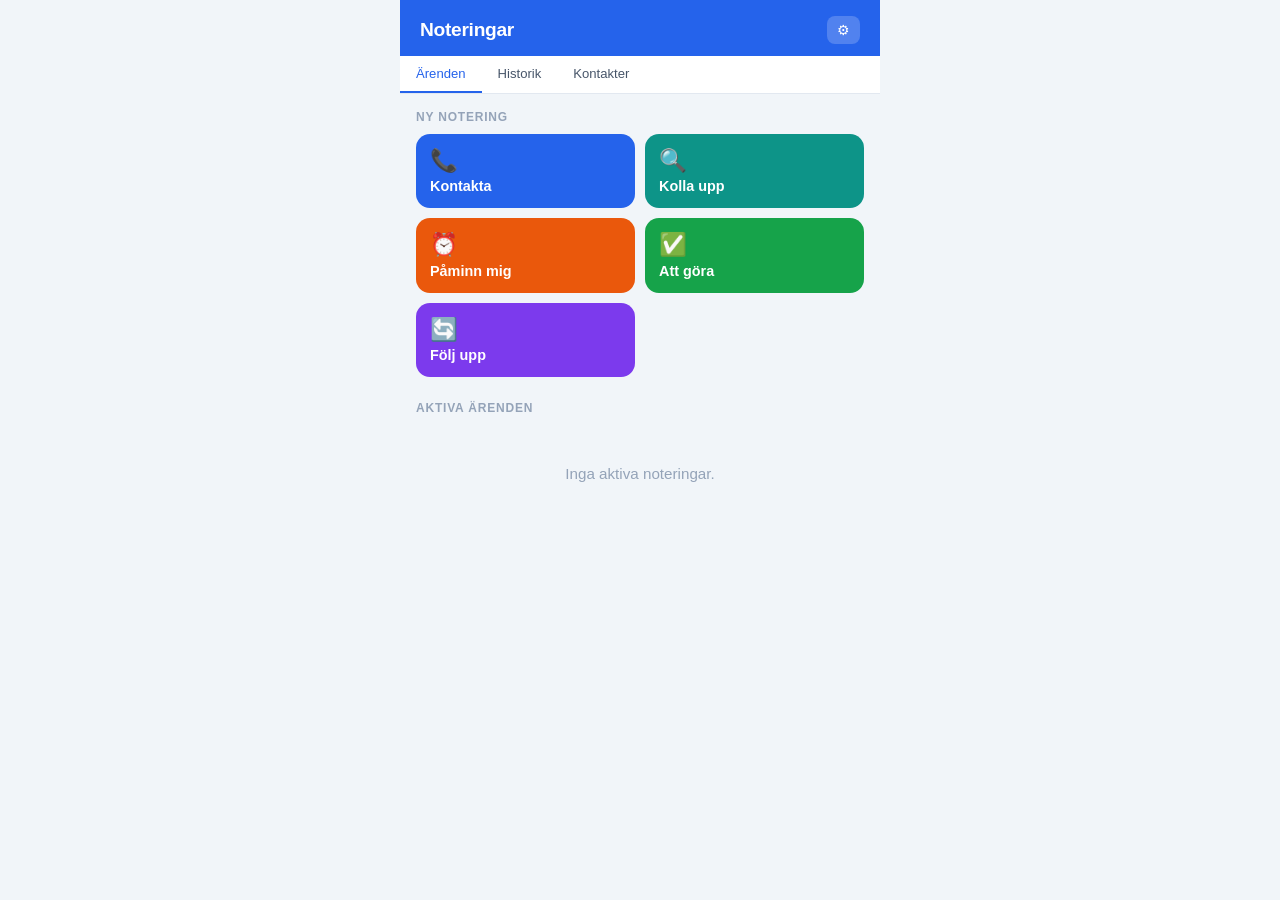
==== index.html @ 11e4c682 "Tre UX-förbättringar: snabbval, säker stängning, ny kortdesign 1. Startsidan visar kategoriknapparna" ====
<!DOCTYPE html>
<html lang="sv">
<head>
  <meta charset="UTF-8">
  <meta name="viewport" content="width=device-width, initial-scale=1, viewport-fit=cover">
  <meta name="theme-color" content="#2563eb">
  <meta name="apple-mobile-web-app-capable" content="yes">
  <meta name="apple-mobile-web-app-status-bar-style" content="default">
  <meta name="apple-mobile-web-app-title" content="Noteringar">
  <link rel="manifest" href="manifest.json">
  <link rel="stylesheet" href="style.css">
  <title>Noteringar</title>
</head>
<body>

<header>
  <h1>Noteringar</h1>
  <button id="settings-btn" aria-label="Inställningar">⚙</button>
</header>

<nav>
  <button data-tab="active" class="active">Ärenden</button>
  <button data-tab="history">Historik</button>
  <button data-tab="contacts">Kontakter</button>
</nav>

<!-- Notes view -->
<main id="notes-view">

  <!-- Snabbval: kategorirutnät -->
  <div class="section-label">Ny notering</div>
  <div class="quick-cats">
    <button class="quick-cat-btn qc-kontakta" data-quick-cat="kontakta">
      <span class="qc-icon">📞</span>
      <span class="qc-label">Kontakta</span>
    </button>
    <button class="quick-cat-btn qc-kollup" data-quick-cat="kollup">
      <span class="qc-icon">🔍</span>
      <span class="qc-label">Kolla upp</span>
    </button>
    <button class="quick-cat-btn qc-paminn" data-quick-cat="paminn">
      <span class="qc-icon">⏰</span>
      <span class="qc-label">Påminn mig</span>
    </button>
    <button class="quick-cat-btn qc-attgora" data-quick-cat="attgora">
      <span class="qc-icon">✅</span>
      <span class="qc-label">Att göra</span>
    </button>
    <button class="quick-cat-btn qc-foljupp" data-quick-cat="foljupp">
      <span class="qc-icon">🔄</span>
      <span class="qc-label">Följ upp</span>
    </button>
  </div>

  <!-- Aktiva ärenden -->
  <div class="section-label" id="notes-label">Aktiva ärenden</div>
  <div id="note-list" class="note-list"></div>

</main>

<!-- Contacts view -->
<main id="contacts-view" class="hidden">
  <div class="contacts-section">
    <h3>Kollegor</h3>
    <div id="colleague-list" class="contact-list"></div>
    <button id="add-colleague-btn" class="btn-add-contact">+ Lägg till kollega</button>
    <button id="import-colleagues-btn" class="btn-import-contact">↓ Importera från Sheets</button>
  </div>
  <div class="contacts-section">
    <h3>Elever</h3>
    <div id="student-list" class="contact-list"></div>
    <button id="add-student-btn" class="btn-add-contact">+ Lägg till elev</button>
    <button id="import-students-btn" class="btn-import-contact">↓ Importera från Sheets</button>
  </div>
</main>

<!-- New note modal -->
<div id="note-modal" class="modal-backdrop hidden">
  <div class="modal">
    <div class="modal-header">
      <h2>Ny notering</h2>
      <button class="modal-close" id="cancel-note-btn" aria-label="Stäng">✕</button>
    </div>
    <div class="modal-body">
      <label>Kategori</label>
      <div class="category-grid">
        <button class="cat-btn" data-cat="kontakta">Kontakta</button>
        <button class="cat-btn" data-cat="kollup">Kolla upp</button>
        <button class="cat-btn" data-cat="paminn">Påminn mig</button>
        <button class="cat-btn" data-cat="attgora">Att göra</button>
        <button class="cat-btn" data-cat="foljupp">Följ upp</button>
      </div>

      <div class="form-group" id="person-group" style="display:none">
        <label for="person-select">Person</label>
        <select id="person-select">
          <option value="">– Välj person (valfritt) –</option>
        </select>
      </div>

      <div class="form-group">
        <label for="note-text">Notering</label>
        <textarea id="note-text" placeholder="Skriv något kort…" rows="3"></textarea>
      </div>

      <div class="modal-actions">
        <button id="cancel-note-btn-2" class="btn-cancel">Avbryt</button>
        <button id="save-note-btn" class="btn-primary">Spara</button>
      </div>
    </div>
  </div>
</div>

<!-- Contact modal -->
<div id="contact-modal" class="modal-backdrop hidden">
  <div class="modal">
    <div class="modal-header">
      <h2 id="contact-modal-title">Lägg till kontakt</h2>
      <button class="modal-close" id="cancel-contact-btn" aria-label="Stäng">✕</button>
    </div>
    <div class="modal-body">
      <div class="form-group">
        <label for="contact-name">Namn</label>
        <input type="text" id="contact-name" placeholder="Förnamn Efternamn">
      </div>
      <div class="form-group">
        <label for="contact-email">E-post</label>
        <input type="text" id="contact-email" placeholder="namn@skola.se">
      </div>

      <div id="student-fields">
        <div class="form-group">
          <label for="contact-klass">Klass</label>
          <input type="text" id="contact-klass" placeholder="t.ex. 8B">
        </div>
        <div class="form-group">
          <label for="contact-guardian">Vårdnadshavare (namn)</label>
          <input type="text" id="contact-guardian" placeholder="Valfritt">
        </div>
      </div>

      <div class="modal-actions">
        <button id="cancel-contact-btn-2" class="btn-cancel">Avbryt</button>
        <button id="save-contact-btn" class="btn-primary">Spara</button>
      </div>
    </div>
  </div>
</div>

<!-- Settings modal -->
<div id="settings-modal" class="modal-backdrop hidden">
  <div class="modal">
    <div class="modal-header">
      <h2>Inställningar</h2>
      <button class="modal-close" id="cancel-settings-btn" aria-label="Stäng">✕</button>
    </div>
    <div class="modal-body">
      <p style="font-size:.85rem;color:#64748b;margin-bottom:16px">
        Klistra in länken till ditt Google Sheet (Arkiv → Dela → Kopiera länk).
        Sheetet måste vara delat som "vem som har länken kan visa".
      </p>
      <div class="form-group">
        <label for="settings-student-url">Sheet-länk: Elever</label>
        <input type="text" id="settings-student-url" placeholder="https://docs.google.com/spreadsheets/d/…">
      </div>
      <div class="form-group">
        <label for="settings-colleague-url">Sheet-länk: Kollegor</label>
        <input type="text" id="settings-colleague-url" placeholder="https://docs.google.com/spreadsheets/d/…">
      </div>
      <div class="modal-actions">
        <button id="cancel-settings-btn-2" class="btn-cancel">Avbryt</button>
        <button id="save-settings-btn" class="btn-primary">Spara</button>
      </div>
    </div>
  </div>
</div>

<script src="app.js"></script>
</body>
</html>
---- style.css ----
*, *::before, *::after { box-sizing: border-box; margin: 0; padding: 0; }

:root {
  --blue: #2563eb;
  --blue-dark: #1d4ed8;
  --green: #16a34a;
  --orange: #ea580c;
  --purple: #7c3aed;
  --teal: #0d9488;
  --gray-50: #f8fafc;
  --gray-100: #f1f5f9;
  --gray-200: #e2e8f0;
  --gray-400: #94a3b8;
  --gray-600: #475569;
  --gray-800: #1e293b;
  --radius: 12px;
  --shadow: 0 1px 3px rgba(0,0,0,.12), 0 1px 2px rgba(0,0,0,.08);
  --shadow-md: 0 4px 6px rgba(0,0,0,.07), 0 2px 4px rgba(0,0,0,.06);
}

body {
  font-family: -apple-system, BlinkMacSystemFont, 'Segoe UI', sans-serif;
  background: var(--gray-100);
  color: var(--gray-800);
  min-height: 100dvh;
  max-width: 480px;
  margin: 0 auto;
}

/* ── Header ── */
header {
  background: var(--blue);
  color: white;
  padding: 16px 20px 12px;
  display: flex;
  align-items: center;
  justify-content: space-between;
  position: sticky;
  top: 0;
  z-index: 10;
}
header h1 { font-size: 1.2rem; font-weight: 700; letter-spacing: -.3px; }
header button {
  background: rgba(255,255,255,.2);
  border: none;
  color: white;
  border-radius: 8px;
  padding: 6px 10px;
  font-size: .85rem;
  cursor: pointer;
}
header button:active { background: rgba(255,255,255,.3); }

/* ── Nav tabs ── */
nav {
  display: flex;
  background: white;
  border-bottom: 1px solid var(--gray-200);
  overflow-x: auto;
  scrollbar-width: none;
}
nav::-webkit-scrollbar { display: none; }
nav button {
  flex: none;
  padding: 10px 16px;
  border: none;
  background: none;
  font-size: .82rem;
  font-weight: 500;
  color: var(--gray-600);
  cursor: pointer;
  border-bottom: 2px solid transparent;
  white-space: nowrap;
  transition: color .15s, border-color .15s;
}
nav button.active { color: var(--blue); border-bottom-color: var(--blue); }

/* ── Main ── */
main { padding: 16px; }

/* ── Snabbval (kategorirutnät på startsidan) ── */
.quick-cats {
  display: grid;
  grid-template-columns: 1fr 1fr;
  gap: 10px;
  margin-bottom: 24px;
}
.quick-cat-btn {
  display: flex;
  flex-direction: column;
  align-items: flex-start;
  gap: 6px;
  padding: 16px 14px 14px;
  border: none;
  border-radius: 14px;
  cursor: pointer;
  text-align: left;
  transition: transform .1s, filter .15s;
  color: white;
  position: relative;
  overflow: hidden;
}
.quick-cat-btn:active { transform: scale(.96); filter: brightness(.92); }
.quick-cat-btn .qc-icon { font-size: 1.4rem; line-height: 1; }
.quick-cat-btn .qc-label { font-size: .9rem; font-weight: 700; }
.quick-cat-btn.qc-kontakta { background: var(--blue); }
.quick-cat-btn.qc-kollup   { background: var(--teal); }
.quick-cat-btn.qc-paminn   { background: var(--orange); }
.quick-cat-btn.qc-attgora  { background: var(--green); }
.quick-cat-btn.qc-foljupp  { background: var(--purple); }

/* section label */
.section-label {
  font-size: .75rem;
  font-weight: 700;
  text-transform: uppercase;
  letter-spacing: .8px;
  color: var(--gray-400);
  margin-bottom: 10px;
}

/* ── Note cards (redesign) ── */
.note-list { display: flex; flex-direction: column; gap: 10px; }

.note-card {
  background: white;
  border-radius: var(--radius);
  box-shadow: var(--shadow);
  overflow: hidden;
  display: flex;
  transition: opacity .2s;
}
.note-card.done { opacity: .45; }
.note-card.done .note-text { text-decoration: line-through; }

/* Colored left stripe */
.note-stripe {
  width: 5px;
  flex-shrink: 0;
}
.note-card[data-cat="kontakta"] .note-stripe { background: var(--blue); }
.note-card[data-cat="kollup"]   .note-stripe { background: var(--teal); }
.note-card[data-cat="paminn"]   .note-stripe { background: var(--orange); }
.note-card[data-cat="attgora"]  .note-stripe { background: var(--green); }
.note-card[data-cat="foljupp"]  .note-stripe { background: var(--purple); }

.note-inner { flex: 1; padding: 14px 14px 12px; min-width: 0; }

.note-meta {
  display: flex;
  align-items: center;
  gap: 6px;
  margin-bottom: 6px;
  flex-wrap: wrap;
}
.cat-badge {
  font-size: .68rem;
  font-weight: 700;
  padding: 2px 8px;
  border-radius: 20px;
  color: white;
  text-transform: uppercase;
  letter-spacing: .5px;
}
.note-person {
  font-size: .82rem;
  color: var(--gray-600);
  font-weight: 600;
}
.note-date { font-size: .75rem; color: var(--gray-400); margin-left: auto; }
.note-text {
  font-size: 1rem;
  line-height: 1.45;
  color: var(--gray-800);
  margin-bottom: 12px;
}

.note-actions { display: flex; gap: 8px; align-items: center; flex-wrap: wrap; }

.btn-email {
  font-size: .8rem;
  padding: 6px 12px;
  border-radius: 8px;
  border: 1.5px solid var(--blue);
  color: var(--blue);
  background: none;
  cursor: pointer;
  text-decoration: none;
  display: inline-flex;
  align-items: center;
  gap: 4px;
  font-weight: 500;
}
.btn-email:active { background: #eff6ff; }

.btn-done {
  font-size: .8rem;
  padding: 6px 12px;
  border-radius: 8px;
  border: 1.5px solid var(--green);
  color: var(--green);
  background: none;
  cursor: pointer;
  font-weight: 600;
  display: inline-flex;
  align-items: center;
  gap: 4px;
}
.btn-done:active { background: #f0fdf4; }

.btn-delete {
  font-size: .78rem;
  padding: 6px 10px;
  border-radius: 8px;
  border: 1px solid var(--gray-200);
  color: var(--gray-400);
  background: none;
  cursor: pointer;
  margin-left: auto;
}
.btn-delete:active { color: #ef4444; border-color: #ef4444; }

/* Category colors */
.cat-kontakta { background: var(--blue); }
.cat-kollup   { background: var(--teal); }
.cat-paminn   { background: var(--orange); }
.cat-attgora  { background: var(--green); }
.cat-foljupp  { background: var(--purple); }

/* ── Modal ── */
.modal-backdrop {
  position: fixed;
  inset: 0;
  background: rgba(0,0,0,.45);
  z-index: 30;
  display: flex;
  align-items: flex-end;
  justify-content: center;
}
.modal-backdrop.hidden { display: none; }

.modal {
  background: white;
  border-radius: 20px 20px 0 0;
  padding: 0 0 32px;
  width: 100%;
  max-width: 480px;
  max-height: 90dvh;
  overflow-y: auto;
}

.modal-header {
  display: flex;
  align-items: center;
  justify-content: space-between;
  padding: 20px 20px 12px;
  border-bottom: 1px solid var(--gray-200);
  margin-bottom: 16px;
  position: sticky;
  top: 0;
  background: white;
  border-radius: 20px 20px 0 0;
}
.modal-header h2 { font-size: 1.1rem; }
.modal-close {
  width: 32px;
  height: 32px;
  border-radius: 50%;
  border: none;
  background: var(--gray-100);
  color: var(--gray-600);
  font-size: 1.1rem;
  cursor: pointer;
  display: flex;
  align-items: center;
  justify-content: center;
  line-height: 1;
}
.modal-close:active { background: var(--gray-200); }

.modal-body { padding: 0 20px; }

.form-group { margin-bottom: 14px; }
label { display: block; font-size: .82rem; font-weight: 600; color: var(--gray-600); margin-bottom: 5px; }

.category-grid {
  display: grid;
  grid-template-columns: 1fr 1fr;
  gap: 8px;
  margin-bottom: 14px;
}
.cat-btn {
  padding: 10px 8px;
  border-radius: 10px;
  border: 2px solid var(--gray-200);
  background: white;
  font-size: .85rem;
  font-weight: 600;
  cursor: pointer;
  text-align: center;
  transition: border-color .15s, background .15s, color .15s;
  color: var(--gray-800);
}
.cat-btn.selected { color: white; border-color: transparent; }
.cat-btn[data-cat="kontakta"].selected { background: var(--blue); }
.cat-btn[data-cat="kollup"].selected   { background: var(--teal); }
.cat-btn[data-cat="paminn"].selected   { background: var(--orange); }
.cat-btn[data-cat="attgora"].selected  { background: var(--green); }
.cat-btn[data-cat="foljupp"].selected  { background: var(--purple); }

select, textarea, input[type=text] {
  width: 100%;
  padding: 10px 12px;
  border: 1px solid var(--gray-200);
  border-radius: 10px;
  font-size: .95rem;
  font-family: inherit;
  background: var(--gray-50);
  color: var(--gray-800);
  appearance: none;
}
select:focus, textarea:focus, input:focus {
  outline: 2px solid var(--blue);
  outline-offset: -1px;
}
textarea { resize: vertical; min-height: 70px; }

.modal-actions { display: flex; gap: 10px; margin-top: 16px; }
.btn-primary {
  flex: 1;
  padding: 13px;
  background: var(--blue);
  color: white;
  border: none;
  border-radius: 10px;
  font-size: 1rem;
  font-weight: 600;
  cursor: pointer;
}
.btn-primary:active { background: var(--blue-dark); }
.btn-cancel {
  padding: 13px 18px;
  background: var(--gray-100);
  border: none;
  border-radius: 10px;
  font-size: 1rem;
  cursor: pointer;
  color: var(--gray-600);
}

/* ── Contacts page ── */
.contacts-section { margin-bottom: 24px; }
.contacts-section h3 {
  font-size: .8rem;
  font-weight: 700;
  text-transform: uppercase;
  letter-spacing: .8px;
  color: var(--gray-400);
  margin-bottom: 10px;
}
.contact-list { display: flex; flex-direction: column; gap: 2px; }
.contact-item {
  background: white;
  border-radius: 10px;
  padding: 11px 14px;
  display: flex;
  align-items: center;
  gap: 10px;
  box-shadow: var(--shadow);
}
.contact-item .name { flex: 1; font-size: .95rem; }
.contact-item .meta { font-size: .78rem; color: var(--gray-400); }
.btn-icon {
  width: 30px;
  height: 30px;
  border: none;
  background: var(--gray-100);
  border-radius: 8px;
  cursor: pointer;
  display: flex;
  align-items: center;
  justify-content: center;
  font-size: .9rem;
  flex-shrink: 0;
}
.btn-add-contact {
  width: 100%;
  padding: 11px;
  background: white;
  border: 1px dashed var(--gray-400);
  border-radius: 10px;
  color: var(--gray-600);
  font-size: .9rem;
  cursor: pointer;
  margin-top: 6px;
}
.btn-import-contact {
  width: 100%;
  padding: 11px;
  background: white;
  border: 1px solid var(--blue);
  border-radius: 10px;
  color: var(--blue);
  font-size: .9rem;
  font-weight: 500;
  cursor: pointer;
  margin-top: 6px;
}
.btn-import-contact:disabled { opacity: .6; cursor: default; }

/* ── Empty / history ── */
.empty-state {
  text-align: center;
  padding: 40px 20px;
  color: var(--gray-400);
  font-size: .95rem;
}

.hidden { display: none !important; }
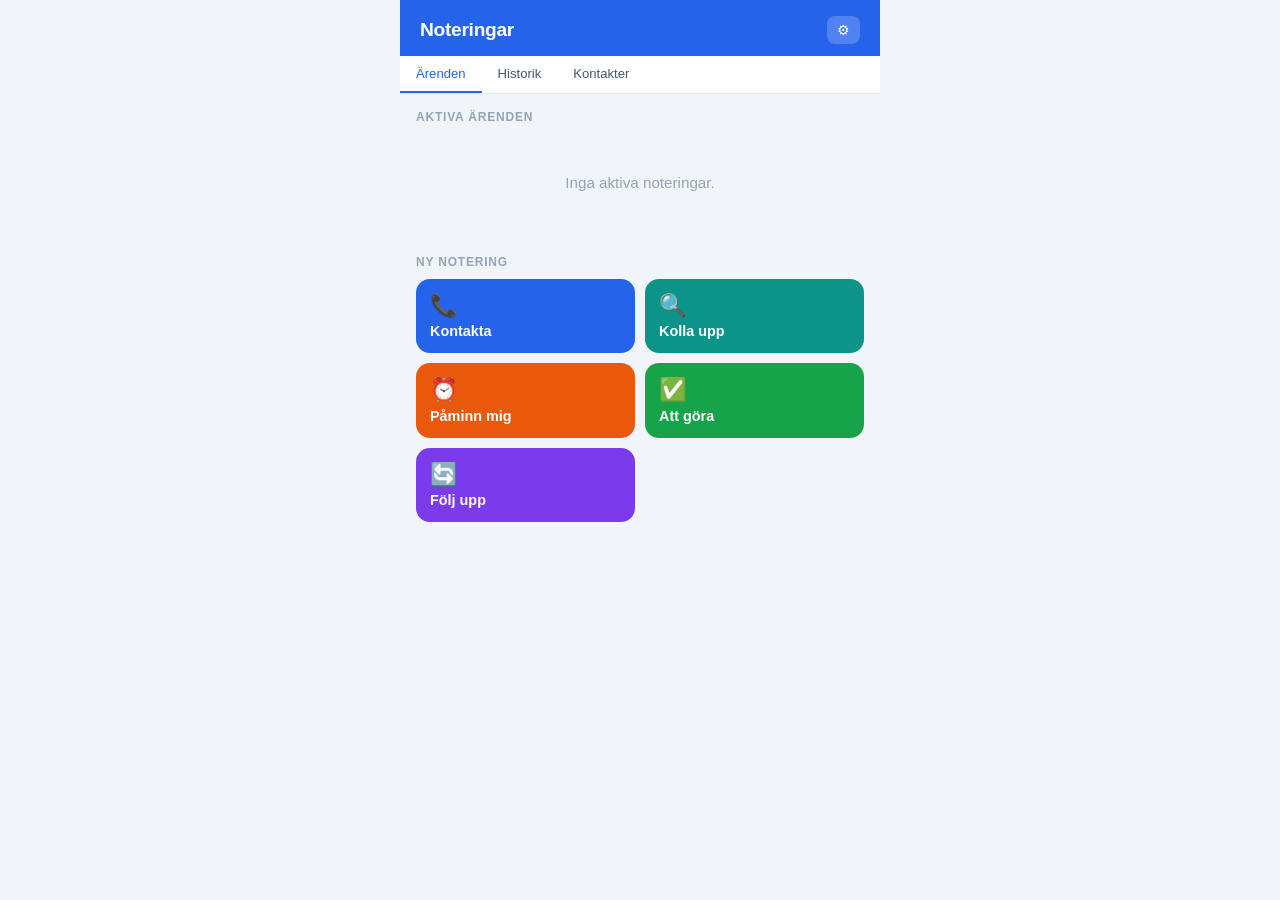
==== commit dd25c453: "Flytta aktiva ärenden överst på startsidan Ärendelistan visas nu direkt när appen öppnas, ovanför ka" ====
--- a/index.html
+++ b/index.html
@@ -27,8 +27,12 @@
 <!-- Notes view -->
 <main id="notes-view">
 
+  <!-- Aktiva ärenden -->
+  <div class="section-label" id="notes-label">Aktiva ärenden</div>
+  <div id="note-list" class="note-list"></div>
+
   <!-- Snabbval: kategorirutnät -->
-  <div class="section-label">Ny notering</div>
+  <div class="section-label" style="margin-top:24px">Ny notering</div>
   <div class="quick-cats">
     <button class="quick-cat-btn qc-kontakta" data-quick-cat="kontakta">
       <span class="qc-icon">📞</span>
@@ -51,10 +55,6 @@
       <span class="qc-label">Följ upp</span>
     </button>
   </div>
-
-  <!-- Aktiva ärenden -->
-  <div class="section-label" id="notes-label">Aktiva ärenden</div>
-  <div id="note-list" class="note-list"></div>
 
 </main>
 
--- a/style.css
+++ b/style.css
@@ -193,6 +193,22 @@
 }
 .btn-email:active { background: #eff6ff; }
 
+.btn-calendar {
+  font-size: .8rem;
+  padding: 6px 12px;
+  border-radius: 8px;
+  border: 1.5px solid var(--teal);
+  color: var(--teal);
+  background: none;
+  cursor: pointer;
+  text-decoration: none;
+  display: inline-flex;
+  align-items: center;
+  gap: 4px;
+  font-weight: 500;
+}
+.btn-calendar:active { background: #f0fdfa; }
+
 .btn-done {
   font-size: .8rem;
   padding: 6px 12px;
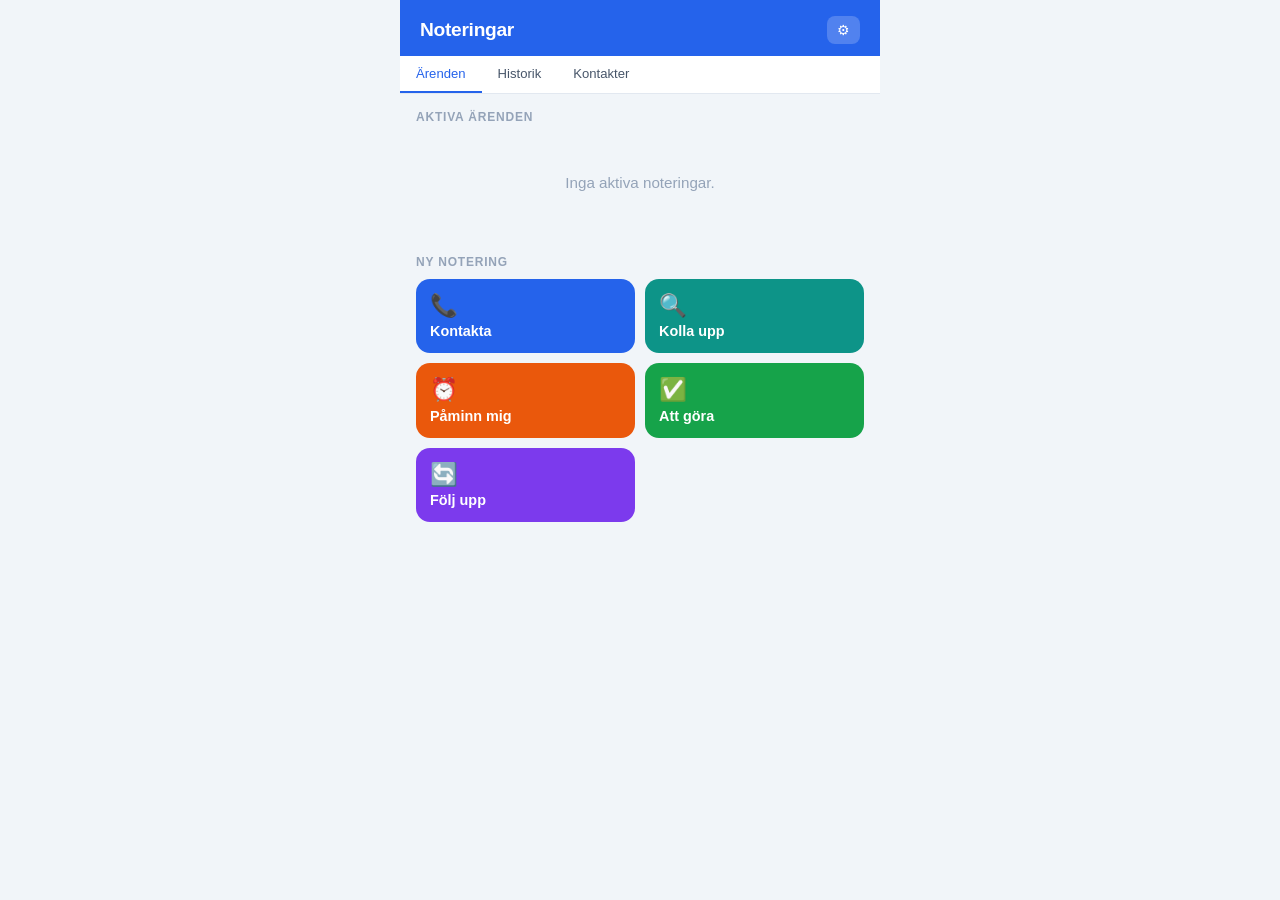
==== commit 9278d519: "Lägg till redigering av befintliga noteringar Varje ärendekort har nu en Redigera-knapp som öppnar f" ====
--- a/index.html
+++ b/index.html
@@ -78,7 +78,7 @@
 <div id="note-modal" class="modal-backdrop hidden">
   <div class="modal">
     <div class="modal-header">
-      <h2>Ny notering</h2>
+      <h2 id="note-modal-title">Ny notering</h2>
       <button class="modal-close" id="cancel-note-btn" aria-label="Stäng">✕</button>
     </div>
     <div class="modal-body">
--- a/style.css
+++ b/style.css
@@ -224,6 +224,17 @@
 }
 .btn-done:active { background: #f0fdf4; }
 
+.btn-edit {
+  font-size: .78rem;
+  padding: 6px 10px;
+  border-radius: 8px;
+  border: 1px solid var(--gray-200);
+  color: var(--gray-600);
+  background: none;
+  cursor: pointer;
+}
+.btn-edit:active { background: var(--gray-100); }
+
 .btn-delete {
   font-size: .78rem;
   padding: 6px 10px;
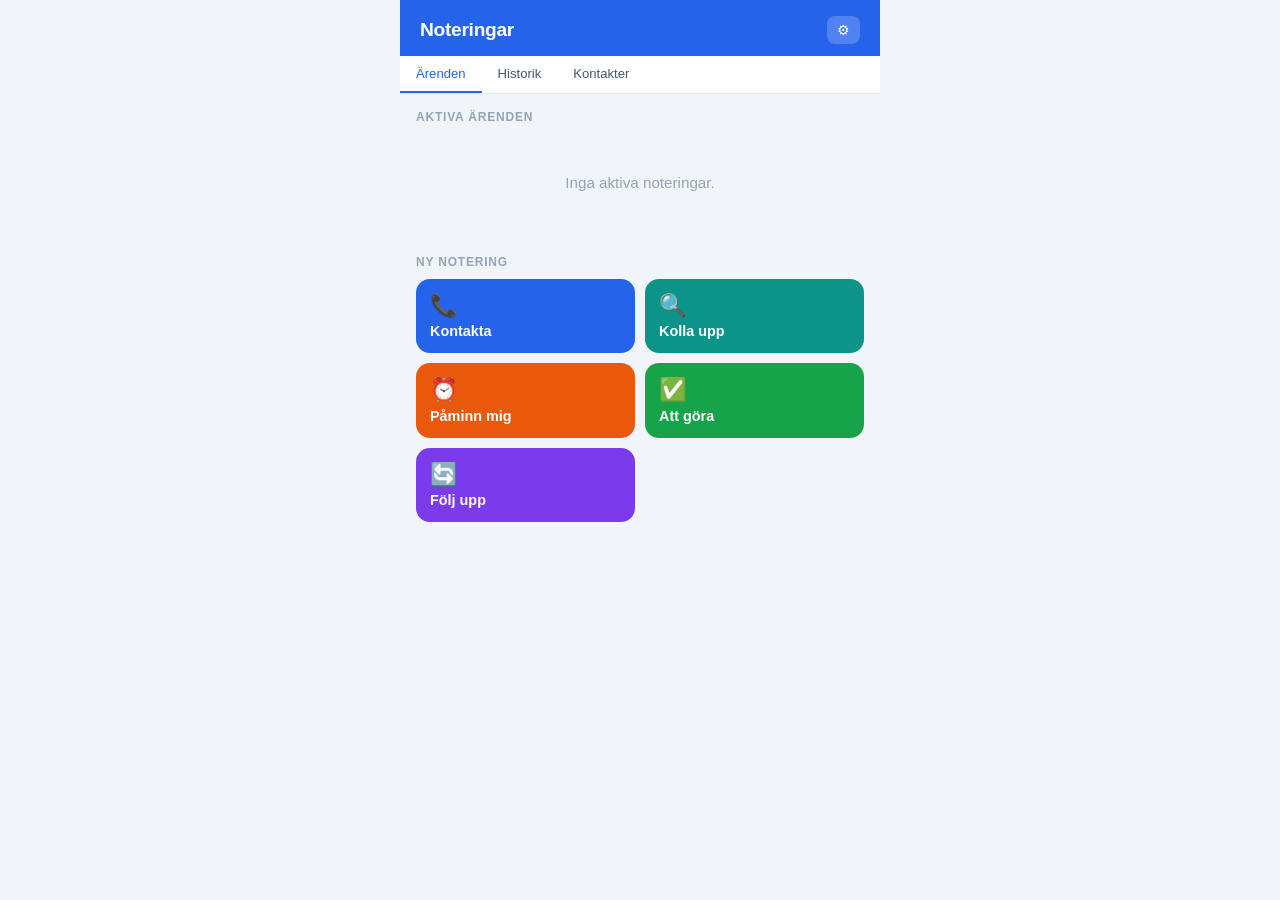
==== commit 88d8bdff: "Lägg till telefonnummer på kontakter och Ring-knapp på noter" ====
--- a/index.html
+++ b/index.html
@@ -127,6 +127,10 @@
         <label for="contact-email">E-post</label>
         <input type="text" id="contact-email" placeholder="namn@skola.se">
       </div>
+      <div class="form-group">
+        <label for="contact-phone">Telefon</label>
+        <input type="tel" id="contact-phone" placeholder="07X XXX XX XX">
+      </div>
 
       <div id="student-fields">
         <div class="form-group">
--- a/style.css
+++ b/style.css
@@ -177,6 +177,22 @@
 
 .note-actions { display: flex; gap: 8px; align-items: center; flex-wrap: wrap; }
 
+.btn-call {
+  font-size: .8rem;
+  padding: 6px 12px;
+  border-radius: 8px;
+  border: 1.5px solid var(--green);
+  color: var(--green);
+  background: none;
+  cursor: pointer;
+  text-decoration: none;
+  display: inline-flex;
+  align-items: center;
+  gap: 4px;
+  font-weight: 500;
+}
+.btn-call:active { background: #f0fdf4; }
+
 .btn-email {
   font-size: .8rem;
   padding: 6px 12px;
@@ -335,7 +351,7 @@
 .cat-btn[data-cat="attgora"].selected  { background: var(--green); }
 .cat-btn[data-cat="foljupp"].selected  { background: var(--purple); }
 
-select, textarea, input[type=text] {
+select, textarea, input[type=text], input[type=tel] {
   width: 100%;
   padding: 10px 12px;
   border: 1px solid var(--gray-200);
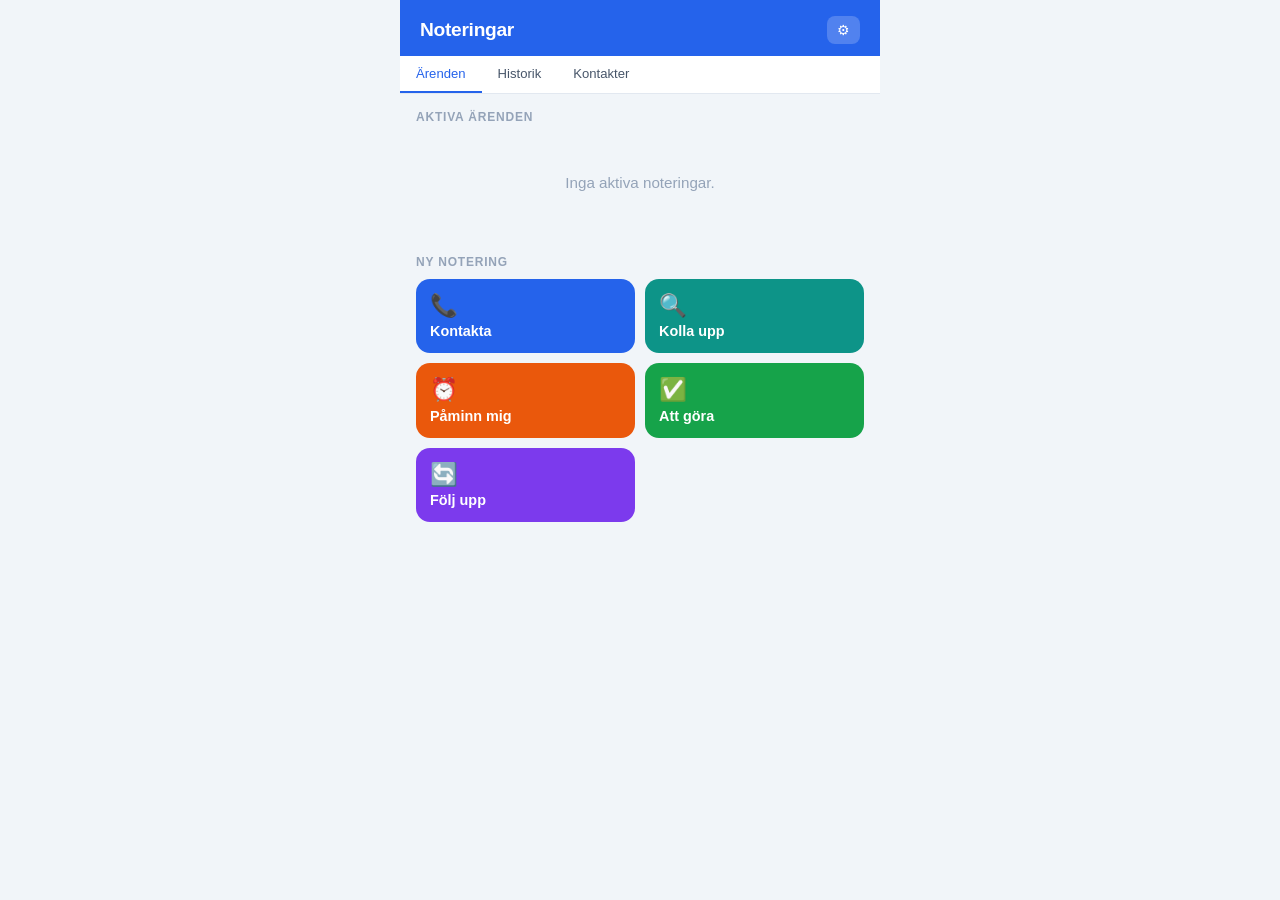
==== commit 824af015: "Lägg till Contact Picker API – hämta kontakt från telefonens adressbok" ====
--- a/index.html
+++ b/index.html
@@ -119,6 +119,8 @@
       <button class="modal-close" id="cancel-contact-btn" aria-label="Stäng">✕</button>
     </div>
     <div class="modal-body">
+      <button id="pick-phone-contact-btn" class="btn-phone-import hidden">📱 Hämta från telefonkontakter</button>
+
       <div class="form-group">
         <label for="contact-name">Namn</label>
         <input type="text" id="contact-name" placeholder="Förnamn Efternamn">
--- a/style.css
+++ b/style.css
@@ -391,6 +391,22 @@
   color: var(--gray-600);
 }
 
+/* ── Phone contact picker ── */
+.btn-phone-import {
+  width: 100%;
+  padding: 12px;
+  background: #f0fdf4;
+  border: 1.5px solid var(--green);
+  border-radius: 10px;
+  color: var(--green);
+  font-size: .95rem;
+  font-weight: 600;
+  cursor: pointer;
+  margin-bottom: 16px;
+  text-align: center;
+}
+.btn-phone-import:active { background: #dcfce7; }
+
 /* ── Contacts page ── */
 .contacts-section { margin-bottom: 24px; }
 .contacts-section h3 {
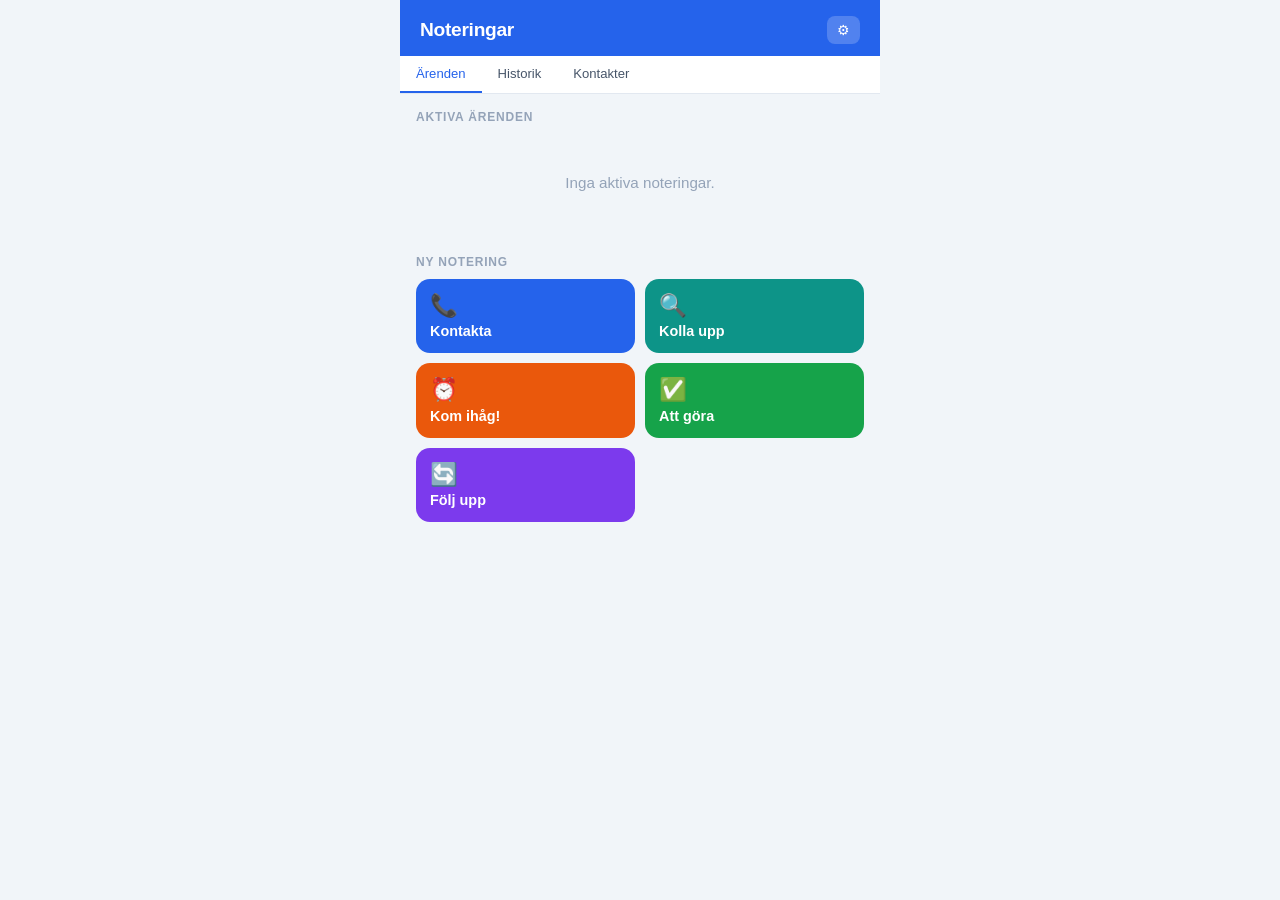
==== commit d35792d6: "Kom ihåg!, fritext namn/tel i noter, kalender för fler kategorier, röstinmatning" ====
--- a/index.html
+++ b/index.html
@@ -26,12 +26,9 @@
 
 <!-- Notes view -->
 <main id="notes-view">
-
-  <!-- Aktiva ärenden -->
   <div class="section-label" id="notes-label">Aktiva ärenden</div>
   <div id="note-list" class="note-list"></div>
 
-  <!-- Snabbval: kategorirutnät -->
   <div class="section-label" style="margin-top:24px">Ny notering</div>
   <div class="quick-cats">
     <button class="quick-cat-btn qc-kontakta" data-quick-cat="kontakta">
@@ -44,7 +41,7 @@
     </button>
     <button class="quick-cat-btn qc-paminn" data-quick-cat="paminn">
       <span class="qc-icon">⏰</span>
-      <span class="qc-label">Påminn mig</span>
+      <span class="qc-label">Kom ihåg!</span>
     </button>
     <button class="quick-cat-btn qc-attgora" data-quick-cat="attgora">
       <span class="qc-icon">✅</span>
@@ -55,7 +52,6 @@
       <span class="qc-label">Följ upp</span>
     </button>
   </div>
-
 </main>
 
 <!-- Contacts view -->
@@ -86,21 +82,35 @@
       <div class="category-grid">
         <button class="cat-btn" data-cat="kontakta">Kontakta</button>
         <button class="cat-btn" data-cat="kollup">Kolla upp</button>
-        <button class="cat-btn" data-cat="paminn">Påminn mig</button>
+        <button class="cat-btn" data-cat="paminn">Kom ihåg!</button>
         <button class="cat-btn" data-cat="attgora">Att göra</button>
         <button class="cat-btn" data-cat="foljupp">Följ upp</button>
       </div>
 
+      <!-- Kontaktväljare (sparade kontakter) – visas för kontakta/foljupp -->
       <div class="form-group" id="person-group" style="display:none">
-        <label for="person-select">Person</label>
+        <label for="person-select">Välj sparad kontakt</label>
         <select id="person-select">
           <option value="">– Välj person (valfritt) –</option>
         </select>
       </div>
 
+      <!-- Manuella fält – visas för kontakta, kom ihåg, att göra, följ upp -->
+      <div id="manual-person-fields" style="display:none">
+        <div class="form-group">
+          <label for="manual-name">Namn (valfritt)</label>
+          <input type="text" id="manual-name" placeholder="Förnamn Efternamn">
+        </div>
+        <div class="form-group">
+          <label for="manual-phone">Telefon (valfritt)</label>
+          <input type="tel" id="manual-phone" placeholder="07X XXX XX XX">
+        </div>
+      </div>
+
       <div class="form-group">
         <label for="note-text">Notering</label>
         <textarea id="note-text" placeholder="Skriv något kort…" rows="3"></textarea>
+        <button id="voice-btn" class="btn-voice hidden" type="button">🎤 Diktera</button>
       </div>
 
       <div class="modal-actions">
--- a/style.css
+++ b/style.css
@@ -78,7 +78,7 @@
 /* ── Main ── */
 main { padding: 16px; }
 
-/* ── Snabbval (kategorirutnät på startsidan) ── */
+/* ── Snabbval ── */
 .quick-cats {
   display: grid;
   grid-template-columns: 1fr 1fr;
@@ -101,7 +101,7 @@
   overflow: hidden;
 }
 .quick-cat-btn:active { transform: scale(.96); filter: brightness(.92); }
-.quick-cat-btn .qc-icon { font-size: 1.4rem; line-height: 1; }
+.quick-cat-btn .qc-icon  { font-size: 1.4rem; line-height: 1; }
 .quick-cat-btn .qc-label { font-size: .9rem; font-weight: 700; }
 .quick-cat-btn.qc-kontakta { background: var(--blue); }
 .quick-cat-btn.qc-kollup   { background: var(--teal); }
@@ -109,7 +109,6 @@
 .quick-cat-btn.qc-attgora  { background: var(--green); }
 .quick-cat-btn.qc-foljupp  { background: var(--purple); }
 
-/* section label */
 .section-label {
   font-size: .75rem;
   font-weight: 700;
@@ -119,7 +118,7 @@
   margin-bottom: 10px;
 }
 
-/* ── Note cards (redesign) ── */
+/* ── Note cards ── */
 .note-list { display: flex; flex-direction: column; gap: 10px; }
 
 .note-card {
@@ -133,11 +132,7 @@
 .note-card.done { opacity: .45; }
 .note-card.done .note-text { text-decoration: line-through; }
 
-/* Colored left stripe */
-.note-stripe {
-  width: 5px;
-  flex-shrink: 0;
-}
+.note-stripe { width: 5px; flex-shrink: 0; }
 .note-card[data-cat="kontakta"] .note-stripe { background: var(--blue); }
 .note-card[data-cat="kollup"]   .note-stripe { background: var(--teal); }
 .note-card[data-cat="paminn"]   .note-stripe { background: var(--orange); }
@@ -162,108 +157,58 @@
   text-transform: uppercase;
   letter-spacing: .5px;
 }
-.note-person {
-  font-size: .82rem;
-  color: var(--gray-600);
-  font-weight: 600;
-}
-.note-date { font-size: .75rem; color: var(--gray-400); margin-left: auto; }
-.note-text {
-  font-size: 1rem;
-  line-height: 1.45;
-  color: var(--gray-800);
-  margin-bottom: 12px;
-}
+.note-person { font-size: .82rem; color: var(--gray-600); font-weight: 600; }
+.note-date   { font-size: .75rem; color: var(--gray-400); margin-left: auto; }
+.note-text   { font-size: 1rem; line-height: 1.45; color: var(--gray-800); margin-bottom: 12px; }
 
 .note-actions { display: flex; gap: 8px; align-items: center; flex-wrap: wrap; }
 
 .btn-call {
-  font-size: .8rem;
-  padding: 6px 12px;
-  border-radius: 8px;
-  border: 1.5px solid var(--green);
-  color: var(--green);
-  background: none;
-  cursor: pointer;
-  text-decoration: none;
-  display: inline-flex;
-  align-items: center;
-  gap: 4px;
-  font-weight: 500;
+  font-size: .8rem; padding: 6px 12px; border-radius: 8px;
+  border: 1.5px solid var(--green); color: var(--green);
+  background: none; cursor: pointer; text-decoration: none;
+  display: inline-flex; align-items: center; gap: 4px; font-weight: 500;
 }
 .btn-call:active { background: #f0fdf4; }
 
 .btn-email {
-  font-size: .8rem;
-  padding: 6px 12px;
-  border-radius: 8px;
-  border: 1.5px solid var(--blue);
-  color: var(--blue);
-  background: none;
-  cursor: pointer;
-  text-decoration: none;
-  display: inline-flex;
-  align-items: center;
-  gap: 4px;
-  font-weight: 500;
+  font-size: .8rem; padding: 6px 12px; border-radius: 8px;
+  border: 1.5px solid var(--blue); color: var(--blue);
+  background: none; cursor: pointer; text-decoration: none;
+  display: inline-flex; align-items: center; gap: 4px; font-weight: 500;
 }
 .btn-email:active { background: #eff6ff; }
 
 .btn-calendar {
-  font-size: .8rem;
-  padding: 6px 12px;
-  border-radius: 8px;
-  border: 1.5px solid var(--teal);
-  color: var(--teal);
-  background: none;
-  cursor: pointer;
-  text-decoration: none;
-  display: inline-flex;
-  align-items: center;
-  gap: 4px;
-  font-weight: 500;
+  font-size: .8rem; padding: 6px 12px; border-radius: 8px;
+  border: 1.5px solid var(--teal); color: var(--teal);
+  background: none; cursor: pointer; text-decoration: none;
+  display: inline-flex; align-items: center; gap: 4px; font-weight: 500;
 }
 .btn-calendar:active { background: #f0fdfa; }
 
 .btn-done {
-  font-size: .8rem;
-  padding: 6px 12px;
-  border-radius: 8px;
-  border: 1.5px solid var(--green);
-  color: var(--green);
-  background: none;
-  cursor: pointer;
-  font-weight: 600;
-  display: inline-flex;
-  align-items: center;
-  gap: 4px;
+  font-size: .8rem; padding: 6px 12px; border-radius: 8px;
+  border: 1.5px solid var(--green); color: var(--green);
+  background: none; cursor: pointer; font-weight: 600;
+  display: inline-flex; align-items: center; gap: 4px;
 }
 .btn-done:active { background: #f0fdf4; }
 
 .btn-edit {
-  font-size: .78rem;
-  padding: 6px 10px;
-  border-radius: 8px;
-  border: 1px solid var(--gray-200);
-  color: var(--gray-600);
-  background: none;
-  cursor: pointer;
+  font-size: .78rem; padding: 6px 10px; border-radius: 8px;
+  border: 1px solid var(--gray-200); color: var(--gray-600);
+  background: none; cursor: pointer;
 }
 .btn-edit:active { background: var(--gray-100); }
 
 .btn-delete {
-  font-size: .78rem;
-  padding: 6px 10px;
-  border-radius: 8px;
-  border: 1px solid var(--gray-200);
-  color: var(--gray-400);
-  background: none;
-  cursor: pointer;
-  margin-left: auto;
+  font-size: .78rem; padding: 6px 10px; border-radius: 8px;
+  border: 1px solid var(--gray-200); color: var(--gray-400);
+  background: none; cursor: pointer; margin-left: auto;
 }
 .btn-delete:active { color: #ef4444; border-color: #ef4444; }
 
-/* Category colors */
 .cat-kontakta { background: var(--blue); }
 .cat-kollup   { background: var(--teal); }
 .cat-paminn   { background: var(--orange); }
@@ -272,8 +217,7 @@
 
 /* ── Modal ── */
 .modal-backdrop {
-  position: fixed;
-  inset: 0;
+  position: fixed; inset: 0;
   background: rgba(0,0,0,.45);
   z-index: 30;
   display: flex;
@@ -306,18 +250,11 @@
 }
 .modal-header h2 { font-size: 1.1rem; }
 .modal-close {
-  width: 32px;
-  height: 32px;
-  border-radius: 50%;
-  border: none;
-  background: var(--gray-100);
-  color: var(--gray-600);
-  font-size: 1.1rem;
-  cursor: pointer;
-  display: flex;
-  align-items: center;
-  justify-content: center;
-  line-height: 1;
+  width: 32px; height: 32px;
+  border-radius: 50%; border: none;
+  background: var(--gray-100); color: var(--gray-600);
+  font-size: 1.1rem; cursor: pointer;
+  display: flex; align-items: center; justify-content: center;
 }
 .modal-close:active { background: var(--gray-200); }
 
@@ -333,13 +270,9 @@
   margin-bottom: 14px;
 }
 .cat-btn {
-  padding: 10px 8px;
-  border-radius: 10px;
-  border: 2px solid var(--gray-200);
-  background: white;
-  font-size: .85rem;
-  font-weight: 600;
-  cursor: pointer;
+  padding: 10px 8px; border-radius: 10px;
+  border: 2px solid var(--gray-200); background: white;
+  font-size: .85rem; font-weight: 600; cursor: pointer;
   text-align: center;
   transition: border-color .15s, background .15s, color .15s;
   color: var(--gray-800);
@@ -368,111 +301,98 @@
 }
 textarea { resize: vertical; min-height: 70px; }
 
+/* ── Röstknapp ── */
+.btn-voice {
+  margin-top: 8px;
+  padding: 8px 14px;
+  border-radius: 8px;
+  border: 1.5px solid var(--gray-200);
+  background: white;
+  color: var(--gray-600);
+  font-size: .85rem;
+  cursor: pointer;
+  display: inline-flex;
+  align-items: center;
+  gap: 6px;
+  font-family: inherit;
+}
+.btn-voice.listening {
+  border-color: #ef4444;
+  color: #ef4444;
+  background: #fff5f5;
+}
+
 .modal-actions { display: flex; gap: 10px; margin-top: 16px; }
 .btn-primary {
-  flex: 1;
-  padding: 13px;
-  background: var(--blue);
-  color: white;
-  border: none;
-  border-radius: 10px;
-  font-size: 1rem;
-  font-weight: 600;
-  cursor: pointer;
+  flex: 1; padding: 13px;
+  background: var(--blue); color: white;
+  border: none; border-radius: 10px;
+  font-size: 1rem; font-weight: 600; cursor: pointer;
 }
 .btn-primary:active { background: var(--blue-dark); }
 .btn-cancel {
   padding: 13px 18px;
-  background: var(--gray-100);
-  border: none;
-  border-radius: 10px;
-  font-size: 1rem;
-  cursor: pointer;
-  color: var(--gray-600);
+  background: var(--gray-100); border: none;
+  border-radius: 10px; font-size: 1rem;
+  cursor: pointer; color: var(--gray-600);
 }
 
 /* ── Phone contact picker ── */
 .btn-phone-import {
-  width: 100%;
-  padding: 12px;
+  width: 100%; padding: 12px;
   background: #f0fdf4;
   border: 1.5px solid var(--green);
   border-radius: 10px;
   color: var(--green);
-  font-size: .95rem;
-  font-weight: 600;
-  cursor: pointer;
-  margin-bottom: 16px;
-  text-align: center;
+  font-size: .95rem; font-weight: 600;
+  cursor: pointer; margin-bottom: 16px;
+  text-align: center; font-family: inherit;
 }
 .btn-phone-import:active { background: #dcfce7; }
 
 /* ── Contacts page ── */
 .contacts-section { margin-bottom: 24px; }
 .contacts-section h3 {
-  font-size: .8rem;
-  font-weight: 700;
-  text-transform: uppercase;
-  letter-spacing: .8px;
-  color: var(--gray-400);
-  margin-bottom: 10px;
+  font-size: .8rem; font-weight: 700;
+  text-transform: uppercase; letter-spacing: .8px;
+  color: var(--gray-400); margin-bottom: 10px;
 }
 .contact-list { display: flex; flex-direction: column; gap: 2px; }
 .contact-item {
-  background: white;
-  border-radius: 10px;
+  background: white; border-radius: 10px;
   padding: 11px 14px;
-  display: flex;
-  align-items: center;
-  gap: 10px;
+  display: flex; align-items: center; gap: 10px;
   box-shadow: var(--shadow);
 }
 .contact-item .name { flex: 1; font-size: .95rem; }
 .contact-item .meta { font-size: .78rem; color: var(--gray-400); }
 .btn-icon {
-  width: 30px;
-  height: 30px;
-  border: none;
-  background: var(--gray-100);
-  border-radius: 8px;
-  cursor: pointer;
-  display: flex;
-  align-items: center;
-  justify-content: center;
-  font-size: .9rem;
-  flex-shrink: 0;
+  width: 30px; height: 30px;
+  border: none; background: var(--gray-100);
+  border-radius: 8px; cursor: pointer;
+  display: flex; align-items: center; justify-content: center;
+  font-size: .9rem; flex-shrink: 0;
 }
 .btn-add-contact {
-  width: 100%;
-  padding: 11px;
+  width: 100%; padding: 11px;
   background: white;
   border: 1px dashed var(--gray-400);
-  border-radius: 10px;
-  color: var(--gray-600);
-  font-size: .9rem;
-  cursor: pointer;
-  margin-top: 6px;
+  border-radius: 10px; color: var(--gray-600);
+  font-size: .9rem; cursor: pointer; margin-top: 6px;
 }
 .btn-import-contact {
-  width: 100%;
-  padding: 11px;
+  width: 100%; padding: 11px;
   background: white;
   border: 1px solid var(--blue);
-  border-radius: 10px;
-  color: var(--blue);
-  font-size: .9rem;
-  font-weight: 500;
-  cursor: pointer;
-  margin-top: 6px;
+  border-radius: 10px; color: var(--blue);
+  font-size: .9rem; font-weight: 500;
+  cursor: pointer; margin-top: 6px;
 }
 .btn-import-contact:disabled { opacity: .6; cursor: default; }
 
-/* ── Empty / history ── */
 .empty-state {
-  text-align: center;
-  padding: 40px 20px;
-  color: var(--gray-400);
-  font-size: .95rem;
+  text-align: center; padding: 40px 20px;
+  color: var(--gray-400); font-size: .95rem;
 }
 
 .hidden { display: none !important; }
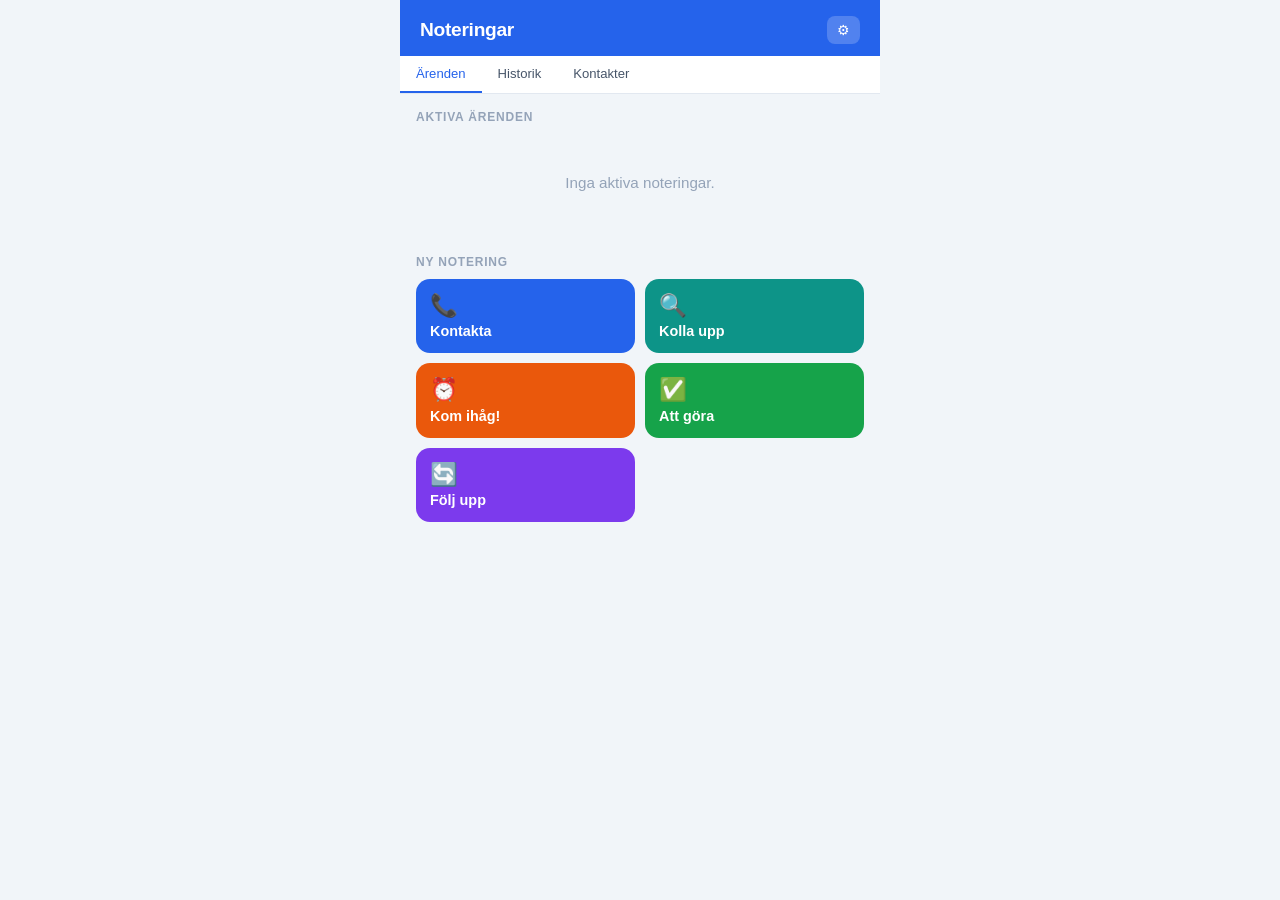
==== commit 40481b6f: "Röstinmatning för namnfält + kontinuerligt dikteringsläge" ====
--- a/index.html
+++ b/index.html
@@ -87,7 +87,6 @@
         <button class="cat-btn" data-cat="foljupp">Följ upp</button>
       </div>
 
-      <!-- Kontaktväljare (sparade kontakter) – visas för kontakta/foljupp -->
       <div class="form-group" id="person-group" style="display:none">
         <label for="person-select">Välj sparad kontakt</label>
         <select id="person-select">
@@ -95,11 +94,11 @@
         </select>
       </div>
 
-      <!-- Manuella fält – visas för kontakta, kom ihåg, att göra, följ upp -->
       <div id="manual-person-fields" style="display:none">
         <div class="form-group">
           <label for="manual-name">Namn (valfritt)</label>
           <input type="text" id="manual-name" placeholder="Förnamn Efternamn">
+          <button id="voice-name-btn" class="btn-voice hidden" type="button">🎤 Diktera</button>
         </div>
         <div class="form-group">
           <label for="manual-phone">Telefon (valfritt)</label>
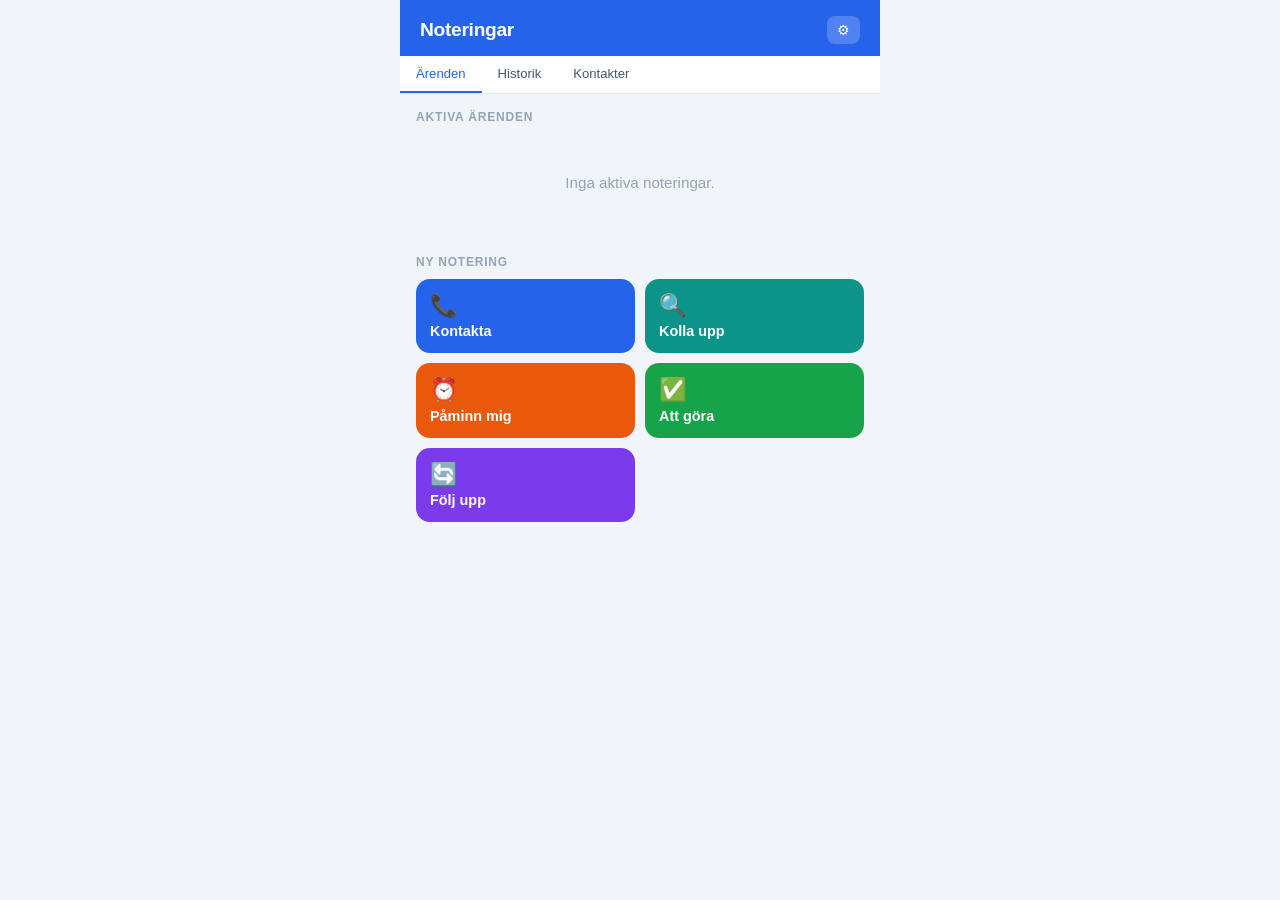
==== commit 93ef4e6e: "Lägg till Boka tid-knapp direkt i noteringsformuläret https://claude.ai/code/session_01WruoBbfsQB1q5" ====
--- a/index.html
+++ b/index.html
@@ -26,9 +26,12 @@
 
 <!-- Notes view -->
 <main id="notes-view">
+
+  <!-- Aktiva ärenden -->
   <div class="section-label" id="notes-label">Aktiva ärenden</div>
   <div id="note-list" class="note-list"></div>
 
+  <!-- Snabbval: kategorirutnät -->
   <div class="section-label" style="margin-top:24px">Ny notering</div>
   <div class="quick-cats">
     <button class="quick-cat-btn qc-kontakta" data-quick-cat="kontakta">
@@ -41,7 +44,7 @@
     </button>
     <button class="quick-cat-btn qc-paminn" data-quick-cat="paminn">
       <span class="qc-icon">⏰</span>
-      <span class="qc-label">Kom ihåg!</span>
+      <span class="qc-label">Påminn mig</span>
     </button>
     <button class="quick-cat-btn qc-attgora" data-quick-cat="attgora">
       <span class="qc-icon">✅</span>
@@ -52,6 +55,7 @@
       <span class="qc-label">Följ upp</span>
     </button>
   </div>
+
 </main>
 
 <!-- Contacts view -->
@@ -82,38 +86,26 @@
       <div class="category-grid">
         <button class="cat-btn" data-cat="kontakta">Kontakta</button>
         <button class="cat-btn" data-cat="kollup">Kolla upp</button>
-        <button class="cat-btn" data-cat="paminn">Kom ihåg!</button>
+        <button class="cat-btn" data-cat="paminn">Påminn mig</button>
         <button class="cat-btn" data-cat="attgora">Att göra</button>
         <button class="cat-btn" data-cat="foljupp">Följ upp</button>
       </div>
 
       <div class="form-group" id="person-group" style="display:none">
-        <label for="person-select">Välj sparad kontakt</label>
+        <label for="person-select">Person</label>
         <select id="person-select">
           <option value="">– Välj person (valfritt) –</option>
         </select>
       </div>
 
-      <div id="manual-person-fields" style="display:none">
-        <div class="form-group">
-          <label for="manual-name">Namn (valfritt)</label>
-          <input type="text" id="manual-name" placeholder="Förnamn Efternamn">
-          <button id="voice-name-btn" class="btn-voice hidden" type="button">🎤 Diktera</button>
-        </div>
-        <div class="form-group">
-          <label for="manual-phone">Telefon (valfritt)</label>
-          <input type="tel" id="manual-phone" placeholder="07X XXX XX XX">
-        </div>
-      </div>
-
       <div class="form-group">
         <label for="note-text">Notering</label>
         <textarea id="note-text" placeholder="Skriv något kort…" rows="3"></textarea>
-        <button id="voice-btn" class="btn-voice hidden" type="button">🎤 Diktera</button>
       </div>
 
       <div class="modal-actions">
         <button id="cancel-note-btn-2" class="btn-cancel">Avbryt</button>
+        <a id="cal-link-btn" class="btn-calendar-modal hidden" target="_blank" rel="noopener">📅 Boka tid i Kalender</a>
         <button id="save-note-btn" class="btn-primary">Spara</button>
       </div>
     </div>
--- a/style.css
+++ b/style.css
@@ -78,7 +78,7 @@
 /* ── Main ── */
 main { padding: 16px; }
 
-/* ── Snabbval ── */
+/* ── Snabbval (kategorirutnät på startsidan) ── */
 .quick-cats {
   display: grid;
   grid-template-columns: 1fr 1fr;
@@ -101,7 +101,7 @@
   overflow: hidden;
 }
 .quick-cat-btn:active { transform: scale(.96); filter: brightness(.92); }
-.quick-cat-btn .qc-icon  { font-size: 1.4rem; line-height: 1; }
+.quick-cat-btn .qc-icon { font-size: 1.4rem; line-height: 1; }
 .quick-cat-btn .qc-label { font-size: .9rem; font-weight: 700; }
 .quick-cat-btn.qc-kontakta { background: var(--blue); }
 .quick-cat-btn.qc-kollup   { background: var(--teal); }
@@ -109,6 +109,7 @@
 .quick-cat-btn.qc-attgora  { background: var(--green); }
 .quick-cat-btn.qc-foljupp  { background: var(--purple); }
 
+/* section label */
 .section-label {
   font-size: .75rem;
   font-weight: 700;
@@ -118,7 +119,7 @@
   margin-bottom: 10px;
 }
 
-/* ── Note cards ── */
+/* ── Note cards (redesign) ── */
 .note-list { display: flex; flex-direction: column; gap: 10px; }
 
 .note-card {
@@ -132,7 +133,11 @@
 .note-card.done { opacity: .45; }
 .note-card.done .note-text { text-decoration: line-through; }
 
-.note-stripe { width: 5px; flex-shrink: 0; }
+/* Colored left stripe */
+.note-stripe {
+  width: 5px;
+  flex-shrink: 0;
+}
 .note-card[data-cat="kontakta"] .note-stripe { background: var(--blue); }
 .note-card[data-cat="kollup"]   .note-stripe { background: var(--teal); }
 .note-card[data-cat="paminn"]   .note-stripe { background: var(--orange); }
@@ -157,58 +162,125 @@
   text-transform: uppercase;
   letter-spacing: .5px;
 }
-.note-person { font-size: .82rem; color: var(--gray-600); font-weight: 600; }
-.note-date   { font-size: .75rem; color: var(--gray-400); margin-left: auto; }
-.note-text   { font-size: 1rem; line-height: 1.45; color: var(--gray-800); margin-bottom: 12px; }
+.note-person {
+  font-size: .82rem;
+  color: var(--gray-600);
+  font-weight: 600;
+}
+.note-date { font-size: .75rem; color: var(--gray-400); margin-left: auto; }
+.note-text {
+  font-size: 1rem;
+  line-height: 1.45;
+  color: var(--gray-800);
+  margin-bottom: 12px;
+}
 
 .note-actions { display: flex; gap: 8px; align-items: center; flex-wrap: wrap; }
 
 .btn-call {
-  font-size: .8rem; padding: 6px 12px; border-radius: 8px;
-  border: 1.5px solid var(--green); color: var(--green);
-  background: none; cursor: pointer; text-decoration: none;
-  display: inline-flex; align-items: center; gap: 4px; font-weight: 500;
+  font-size: .8rem;
+  padding: 6px 12px;
+  border-radius: 8px;
+  border: 1.5px solid var(--green);
+  color: var(--green);
+  background: none;
+  cursor: pointer;
+  text-decoration: none;
+  display: inline-flex;
+  align-items: center;
+  gap: 4px;
+  font-weight: 500;
 }
 .btn-call:active { background: #f0fdf4; }
 
 .btn-email {
-  font-size: .8rem; padding: 6px 12px; border-radius: 8px;
-  border: 1.5px solid var(--blue); color: var(--blue);
-  background: none; cursor: pointer; text-decoration: none;
-  display: inline-flex; align-items: center; gap: 4px; font-weight: 500;
+  font-size: .8rem;
+  padding: 6px 12px;
+  border-radius: 8px;
+  border: 1.5px solid var(--blue);
+  color: var(--blue);
+  background: none;
+  cursor: pointer;
+  text-decoration: none;
+  display: inline-flex;
+  align-items: center;
+  gap: 4px;
+  font-weight: 500;
 }
 .btn-email:active { background: #eff6ff; }
 
 .btn-calendar {
-  font-size: .8rem; padding: 6px 12px; border-radius: 8px;
-  border: 1.5px solid var(--teal); color: var(--teal);
-  background: none; cursor: pointer; text-decoration: none;
-  display: inline-flex; align-items: center; gap: 4px; font-weight: 500;
+  font-size: .8rem;
+  padding: 6px 12px;
+  border-radius: 8px;
+  border: 1.5px solid var(--teal);
+  color: var(--teal);
+  background: none;
+  cursor: pointer;
+  text-decoration: none;
+  display: inline-flex;
+  align-items: center;
+  gap: 4px;
+  font-weight: 500;
 }
 .btn-calendar:active { background: #f0fdfa; }
 
+.btn-calendar-modal {
+  font-size: .85rem;
+  padding: 8px 14px;
+  border-radius: 8px;
+  border: 1.5px solid var(--teal);
+  color: var(--teal);
+  background: none;
+  cursor: pointer;
+  text-decoration: none;
+  display: inline-flex;
+  align-items: center;
+  gap: 5px;
+  font-weight: 500;
+}
+.btn-calendar-modal:active { background: #f0fdfa; }
+.btn-calendar-modal.hidden { display: none; }
+
 .btn-done {
-  font-size: .8rem; padding: 6px 12px; border-radius: 8px;
-  border: 1.5px solid var(--green); color: var(--green);
-  background: none; cursor: pointer; font-weight: 600;
-  display: inline-flex; align-items: center; gap: 4px;
+  font-size: .8rem;
+  padding: 6px 12px;
+  border-radius: 8px;
+  border: 1.5px solid var(--green);
+  color: var(--green);
+  background: none;
+  cursor: pointer;
+  font-weight: 600;
+  display: inline-flex;
+  align-items: center;
+  gap: 4px;
 }
 .btn-done:active { background: #f0fdf4; }
 
 .btn-edit {
-  font-size: .78rem; padding: 6px 10px; border-radius: 8px;
-  border: 1px solid var(--gray-200); color: var(--gray-600);
-  background: none; cursor: pointer;
+  font-size: .78rem;
+  padding: 6px 10px;
+  border-radius: 8px;
+  border: 1px solid var(--gray-200);
+  color: var(--gray-600);
+  background: none;
+  cursor: pointer;
 }
 .btn-edit:active { background: var(--gray-100); }
 
 .btn-delete {
-  font-size: .78rem; padding: 6px 10px; border-radius: 8px;
-  border: 1px solid var(--gray-200); color: var(--gray-400);
-  background: none; cursor: pointer; margin-left: auto;
+  font-size: .78rem;
+  padding: 6px 10px;
+  border-radius: 8px;
+  border: 1px solid var(--gray-200);
+  color: var(--gray-400);
+  background: none;
+  cursor: pointer;
+  margin-left: auto;
 }
 .btn-delete:active { color: #ef4444; border-color: #ef4444; }
 
+/* Category colors */
 .cat-kontakta { background: var(--blue); }
 .cat-kollup   { background: var(--teal); }
 .cat-paminn   { background: var(--orange); }
@@ -217,7 +289,8 @@
 
 /* ── Modal ── */
 .modal-backdrop {
-  position: fixed; inset: 0;
+  position: fixed;
+  inset: 0;
   background: rgba(0,0,0,.45);
   z-index: 30;
   display: flex;
@@ -250,11 +323,18 @@
 }
 .modal-header h2 { font-size: 1.1rem; }
 .modal-close {
-  width: 32px; height: 32px;
-  border-radius: 50%; border: none;
-  background: var(--gray-100); color: var(--gray-600);
-  font-size: 1.1rem; cursor: pointer;
-  display: flex; align-items: center; justify-content: center;
+  width: 32px;
+  height: 32px;
+  border-radius: 50%;
+  border: none;
+  background: var(--gray-100);
+  color: var(--gray-600);
+  font-size: 1.1rem;
+  cursor: pointer;
+  display: flex;
+  align-items: center;
+  justify-content: center;
+  line-height: 1;
 }
 .modal-close:active { background: var(--gray-200); }
 
@@ -270,9 +350,13 @@
   margin-bottom: 14px;
 }
 .cat-btn {
-  padding: 10px 8px; border-radius: 10px;
-  border: 2px solid var(--gray-200); background: white;
-  font-size: .85rem; font-weight: 600; cursor: pointer;
+  padding: 10px 8px;
+  border-radius: 10px;
+  border: 2px solid var(--gray-200);
+  background: white;
+  font-size: .85rem;
+  font-weight: 600;
+  cursor: pointer;
   text-align: center;
   transition: border-color .15s, background .15s, color .15s;
   color: var(--gray-800);
@@ -301,98 +385,111 @@
 }
 textarea { resize: vertical; min-height: 70px; }
 
-/* ── Röstknapp ── */
-.btn-voice {
-  margin-top: 8px;
-  padding: 8px 14px;
-  border-radius: 8px;
-  border: 1.5px solid var(--gray-200);
-  background: white;
-  color: var(--gray-600);
-  font-size: .85rem;
-  cursor: pointer;
-  display: inline-flex;
-  align-items: center;
-  gap: 6px;
-  font-family: inherit;
-}
-.btn-voice.listening {
-  border-color: #ef4444;
-  color: #ef4444;
-  background: #fff5f5;
-}
-
 .modal-actions { display: flex; gap: 10px; margin-top: 16px; }
 .btn-primary {
-  flex: 1; padding: 13px;
-  background: var(--blue); color: white;
-  border: none; border-radius: 10px;
-  font-size: 1rem; font-weight: 600; cursor: pointer;
+  flex: 1;
+  padding: 13px;
+  background: var(--blue);
+  color: white;
+  border: none;
+  border-radius: 10px;
+  font-size: 1rem;
+  font-weight: 600;
+  cursor: pointer;
 }
 .btn-primary:active { background: var(--blue-dark); }
 .btn-cancel {
   padding: 13px 18px;
-  background: var(--gray-100); border: none;
-  border-radius: 10px; font-size: 1rem;
-  cursor: pointer; color: var(--gray-600);
+  background: var(--gray-100);
+  border: none;
+  border-radius: 10px;
+  font-size: 1rem;
+  cursor: pointer;
+  color: var(--gray-600);
 }
 
 /* ── Phone contact picker ── */
 .btn-phone-import {
-  width: 100%; padding: 12px;
+  width: 100%;
+  padding: 12px;
   background: #f0fdf4;
   border: 1.5px solid var(--green);
   border-radius: 10px;
   color: var(--green);
-  font-size: .95rem; font-weight: 600;
-  cursor: pointer; margin-bottom: 16px;
-  text-align: center; font-family: inherit;
+  font-size: .95rem;
+  font-weight: 600;
+  cursor: pointer;
+  margin-bottom: 16px;
+  text-align: center;
 }
 .btn-phone-import:active { background: #dcfce7; }
 
 /* ── Contacts page ── */
 .contacts-section { margin-bottom: 24px; }
 .contacts-section h3 {
-  font-size: .8rem; font-weight: 700;
-  text-transform: uppercase; letter-spacing: .8px;
-  color: var(--gray-400); margin-bottom: 10px;
+  font-size: .8rem;
+  font-weight: 700;
+  text-transform: uppercase;
+  letter-spacing: .8px;
+  color: var(--gray-400);
+  margin-bottom: 10px;
 }
 .contact-list { display: flex; flex-direction: column; gap: 2px; }
 .contact-item {
-  background: white; border-radius: 10px;
+  background: white;
+  border-radius: 10px;
   padding: 11px 14px;
-  display: flex; align-items: center; gap: 10px;
+  display: flex;
+  align-items: center;
+  gap: 10px;
   box-shadow: var(--shadow);
 }
 .contact-item .name { flex: 1; font-size: .95rem; }
 .contact-item .meta { font-size: .78rem; color: var(--gray-400); }
 .btn-icon {
-  width: 30px; height: 30px;
-  border: none; background: var(--gray-100);
-  border-radius: 8px; cursor: pointer;
-  display: flex; align-items: center; justify-content: center;
-  font-size: .9rem; flex-shrink: 0;
+  width: 30px;
+  height: 30px;
+  border: none;
+  background: var(--gray-100);
+  border-radius: 8px;
+  cursor: pointer;
+  display: flex;
+  align-items: center;
+  justify-content: center;
+  font-size: .9rem;
+  flex-shrink: 0;
 }
 .btn-add-contact {
-  width: 100%; padding: 11px;
+  width: 100%;
+  padding: 11px;
   background: white;
   border: 1px dashed var(--gray-400);
-  border-radius: 10px; color: var(--gray-600);
-  font-size: .9rem; cursor: pointer; margin-top: 6px;
+  border-radius: 10px;
+  color: var(--gray-600);
+  font-size: .9rem;
+  cursor: pointer;
+  margin-top: 6px;
 }
 .btn-import-contact {
-  width: 100%; padding: 11px;
+  width: 100%;
+  padding: 11px;
   background: white;
   border: 1px solid var(--blue);
-  border-radius: 10px; color: var(--blue);
-  font-size: .9rem; font-weight: 500;
-  cursor: pointer; margin-top: 6px;
+  border-radius: 10px;
+  color: var(--blue);
+  font-size: .9rem;
+  font-weight: 500;
+  cursor: pointer;
+  margin-top: 6px;
 }
 .btn-import-contact:disabled { opacity: .6; cursor: default; }
 
+/* ── Empty / history ── */
 .empty-state {
-  text-align: center; padding: 40px 20px;
-  color: var(--gray-400); font-size: .95rem;
+  text-align: center;
+  padding: 40px 20px;
+  color: var(--gray-400);
+  font-size: .95rem;
 }
 
 .hidden { display: none !important; }
